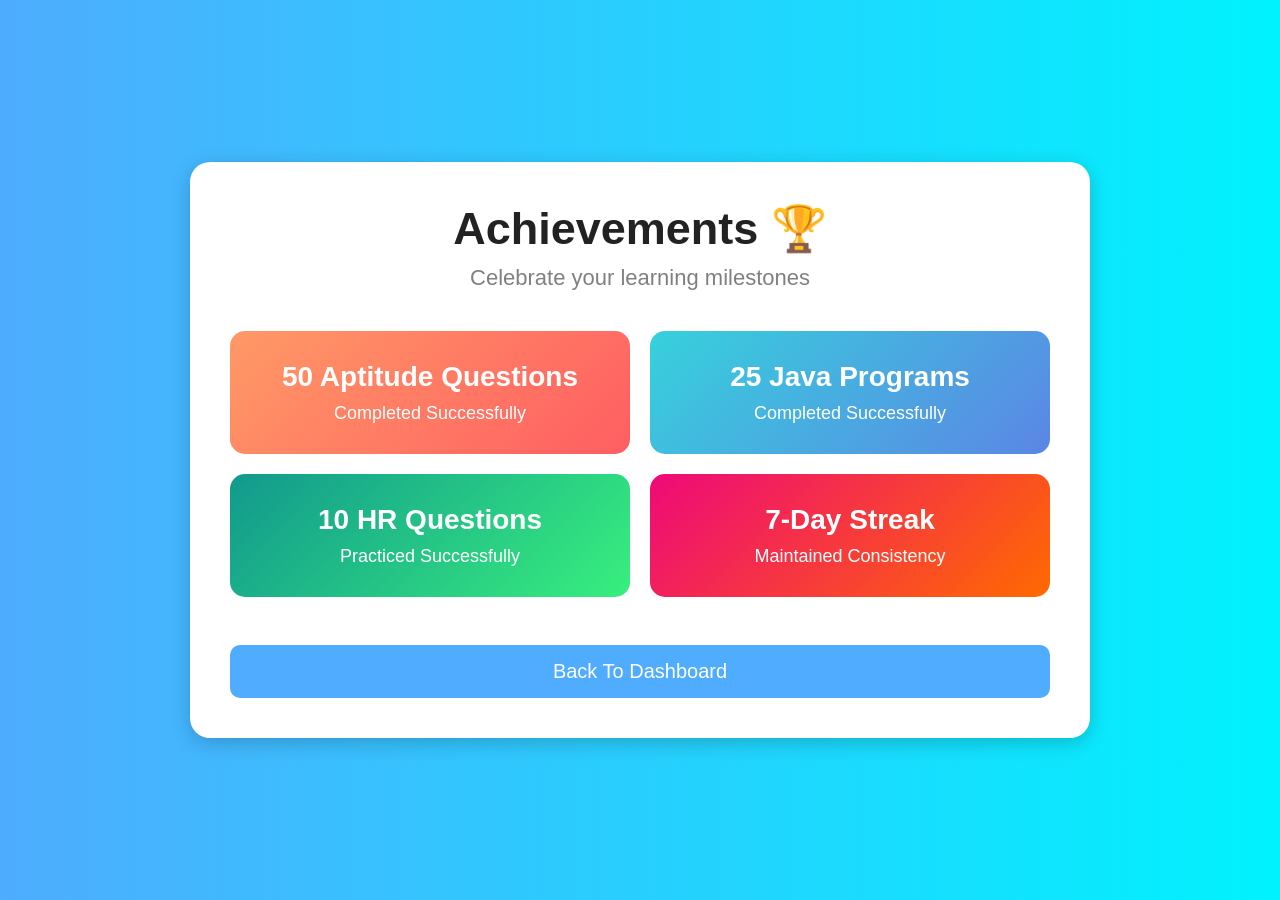
==== achievements.html @ a6303097 "Created achievements page" ====
<!DOCTYPE html>
<html lang="en">

<head>
    <meta charset="UTF-8">
    <meta name="viewport" content="width=device-width, initial-scale=1.0">
    <title>Achievements</title>

    <link rel="stylesheet" href="dashboard.css">
</head>

<body>

    <div class="dashboard-box">

        <h1>Achievements 🏆</h1>

        <p class="subtitle">
            Celebrate your learning milestones
        </p>

        <div class="dashboard-cards">

            <div class="card aptitude-card">
                <h2>50 Aptitude Questions</h2>
                <p>Completed Successfully</p>
            </div>

            <div class="card coding-card">
                <h2>25 Java Programs</h2>
                <p>Completed Successfully</p>
            </div>

            <div class="card interview-card">
                <h2>10 HR Questions</h2>
                <p>Practiced Successfully</p>
            </div>

            <div class="card progress-card">
                <h2>7-Day Streak</h2>
                <p>Maintained Consistency</p>
            </div>

        </div>

        <br>

        <a href="dashboard.html">
            <button class="logout-btn">
                Back To Dashboard
            </button>
        </a>

    </div>

</body>

</html>
---- dashboard.css ----
*{
    margin: 0;
    padding: 0;
    box-sizing: border-box;
    font-family: Arial, sans-serif;
}

body{

    height: 100vh;

    display: flex;

    justify-content: center;

    align-items: center;

    background: linear-gradient(
        to right,
        #4facfe,
        #00f2fe
    );
}

.dashboard-container{

    width: 100%;

    display: flex;

    justify-content: center;

    align-items: center;
}

.dashboard-box{

    width: 900px;

    background: white;

    padding: 40px;

    border-radius: 20px;

    text-align: center;

    box-shadow: 0px 5px 20px rgba(0,0,0,0.2);

    animation: fadeIn 1s ease;
}

.dashboard-box h1{

    margin-bottom: 10px;

    color: #222;

    font-size: 45px;
}

.subtitle{

    color: gray;

    margin-bottom: 40px;

    font-size: 22px;
}

.dashboard-cards{

    display: grid;

    grid-template-columns: repeat(2,1fr);

    gap: 20px;

    margin-bottom: 30px;
}

.card{

    padding: 30px;

    border-radius: 15px;

    color: white;

    transition: 0.3s;

    animation: slideUp 1s ease;
}

.card:hover{

    transform: translateY(-8px);
}

.card h2{

    margin-bottom: 10px;

    font-size: 28px;
}

.card p{

    font-size: 18px;
}

.aptitude-card{

    background: linear-gradient(
        135deg,
        #ff9966,
        #ff5e62
    );
}

.coding-card{

    background: linear-gradient(
        135deg,
        #36d1dc,
        #5b86e5
    );
}

.interview-card{

    background: linear-gradient(
        135deg,
        #11998e,
        #38ef7d
    );
}

.progress-card{

    background: linear-gradient(
        135deg,
        #ee0979,
        #ff6a00
    );
}

.logout-btn{

    width: 100%;

    padding: 15px;

    border: none;

    border-radius: 10px;

    background: #4facfe;

    color: white;

    font-size: 20px;

    cursor: pointer;

    transition: 0.3s;
}

.logout-btn:hover{

    background: #008cdd;
}

@keyframes fadeIn{

    from{

        opacity: 0;
    }

    to{

        opacity: 1;
    }
}

@keyframes slideUp{

    from{

        opacity: 0;

        transform: translateY(40px);
    }

    to{

        opacity: 1;

        transform: translateY(0);
    }
}
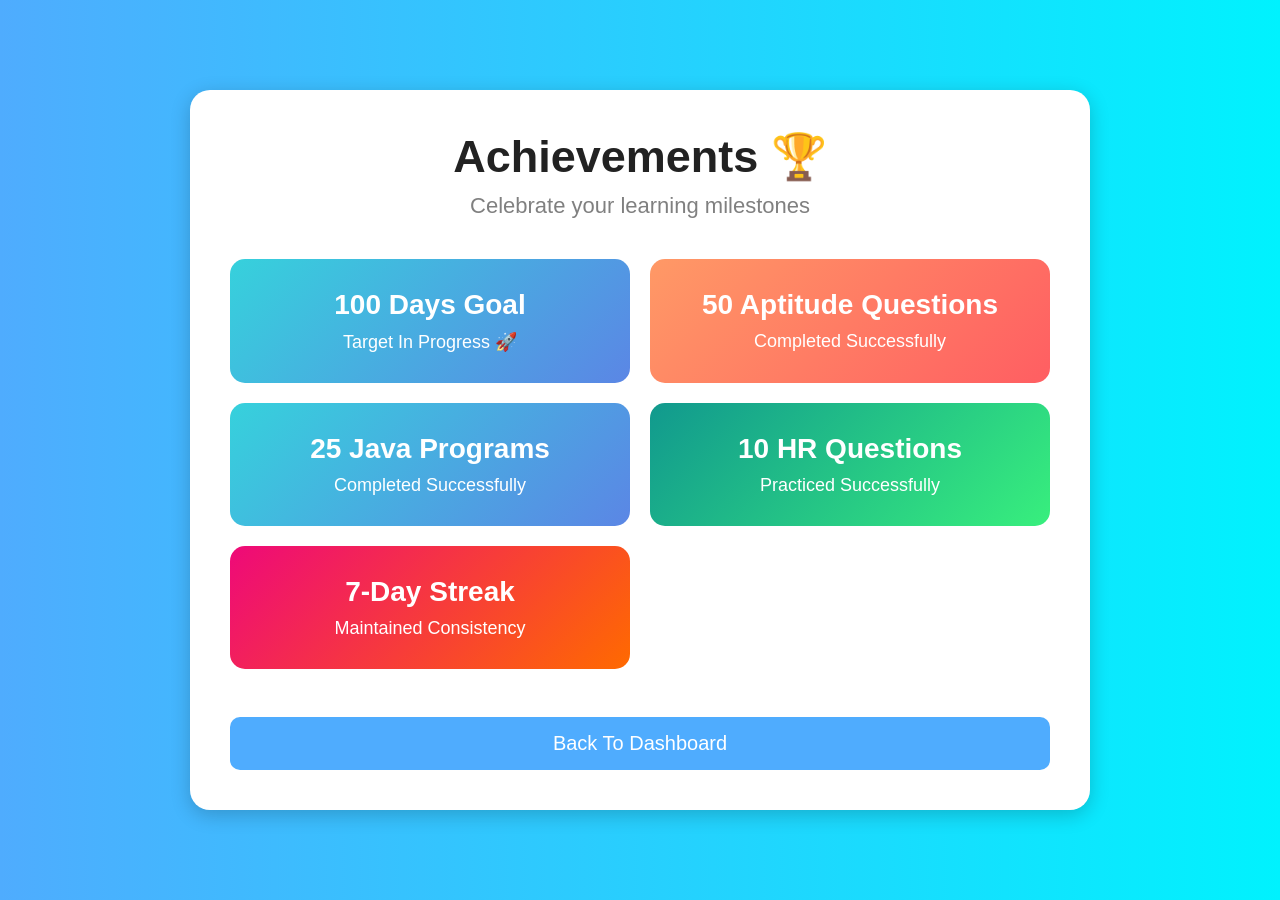
==== commit 2d0d6898: "Added new achievement milestone" ====
--- a/achievements.html
+++ b/achievements.html
@@ -20,7 +20,13 @@
         </p>
 
         <div class="dashboard-cards">
+             <div class="card coding-card">
 
+    <h2>100 Days Goal</h2>
+
+    <p>Target In Progress 🚀</p>
+
+</div>
             <div class="card aptitude-card">
                 <h2>50 Aptitude Questions</h2>
                 <p>Completed Successfully</p>
